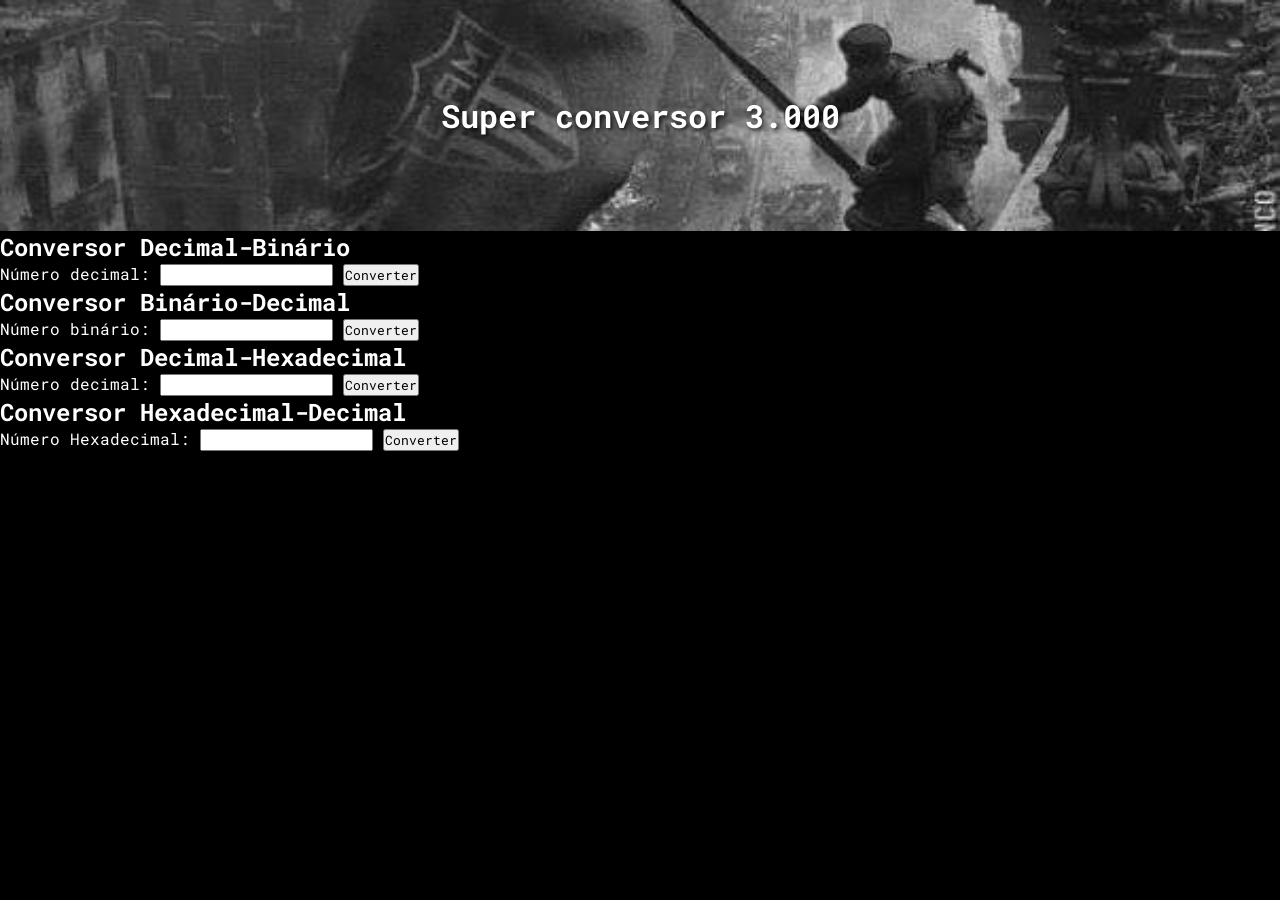
==== projeto-final-fundamentos/index.html @ 2d1c920a "Add files via upload" ====
<!DOCTYPE html>
<html lang="en">

<head>
    <meta charset="UTF-8">
    <meta name="viewport" content="width=device-width, initial-scale=1.0">
    <script src="js/script.js"></script>
    <link rel="preconnect" href="https://fonts.googleapis.com">
    <link rel="preconnect" href="https://fonts.gstatic.com" crossorigin>
    <link href="https://fonts.googleapis.com/css2?family=Roboto+Mono:wght@400;500&display=swap" rel="stylesheet">
    <link rel="stylesheet" href="css/style.css">
    <title>Conversor</title>
</head>

<body>
    <header>
        <h1>Super conversor 3.000</h1>
    </header>
    <main>
        <h2>Conversor Decimal-Binário</h2>
        <label for="decimal">Número decimal:</label>
        <input type="text" id="decimal">
        <button onclick="converterDecBin()">Converter</button>
        <p id="resultadoBinario"></p>
        <h2>Conversor Binário-Decimal</h2>
        <label for="binario">Número binário:</label>
        <input type="text" id="binario">
        <button onclick="converterBinDec()">Converter</button>
        <p id="resultadoDecimal"></p>
        <h2>Conversor Decimal-Hexadecimal</h2>
        <label for="decimal">Número decimal:</label>
        <input type="text" id="decimalHex">
        <button onclick="converterDecHex()">Converter</button>
        <p id="resultadoHexadecimal"></p>
        <h2>Conversor Hexadecimal-Decimal</h2>
        <label for="hexadecimal">Número Hexadecimal:</label>
        <input type="text" id="hexadecimalDec">
        <button onclick="converterHexDec()">Converter</button>
        <p id="resultadoDecimalHex"></p>
        <script>
            function converterBinDec() {
                var binario = document.getElementById("binario").value;
                var decimal = binarioParaDecimal(binario);
                document.getElementById("resultadoDecimal").textContent = "Decimal: " + decimal;
            }
            function converterDecBin() {
                var decimal = document.getElementById("decimal").value;
                var binario = decimalParaBinario(decimal);
                document.getElementById("resultadoBinario").textContent = "Dinário: " + binario;
            }
            function converterDecHex() {
                var decimal = document.getElementById("decimalHex").value;
                var hex = decimalParaHexadecimal(decimal);
                document.getElementById("resultadoHexadecimal").textContent = "Hexadecimal: " + hex;
            }
            function converterHexDec() {
                var hex = document.getElementById("hexadecimalDec").value;
                var decimal = hexadecimalParaDecimal(hex);
                document.getElementById("resultadoDecimalHex").textContent = "Decimal: " + decimal;
            }
        </script>
    </main>
</body>

</html>
---- projeto-final-fundamentos/css/style.css ----
*{
    margin: 0;
    padding: 0;
    box-sizing: border-box;
    font-family: 'Roboto Mono', monospace;
}
body{
    background-color: black;
    color: white;
}
h1{
    padding: 94px;
    text-align: center;
    background-image: url(../img/1688166809417.jpg);
    background-size: 100%;
    background-position-y: 50%;
    text-shadow: 2px 2px 4px rgba(0, 0, 0, 0.8);
}
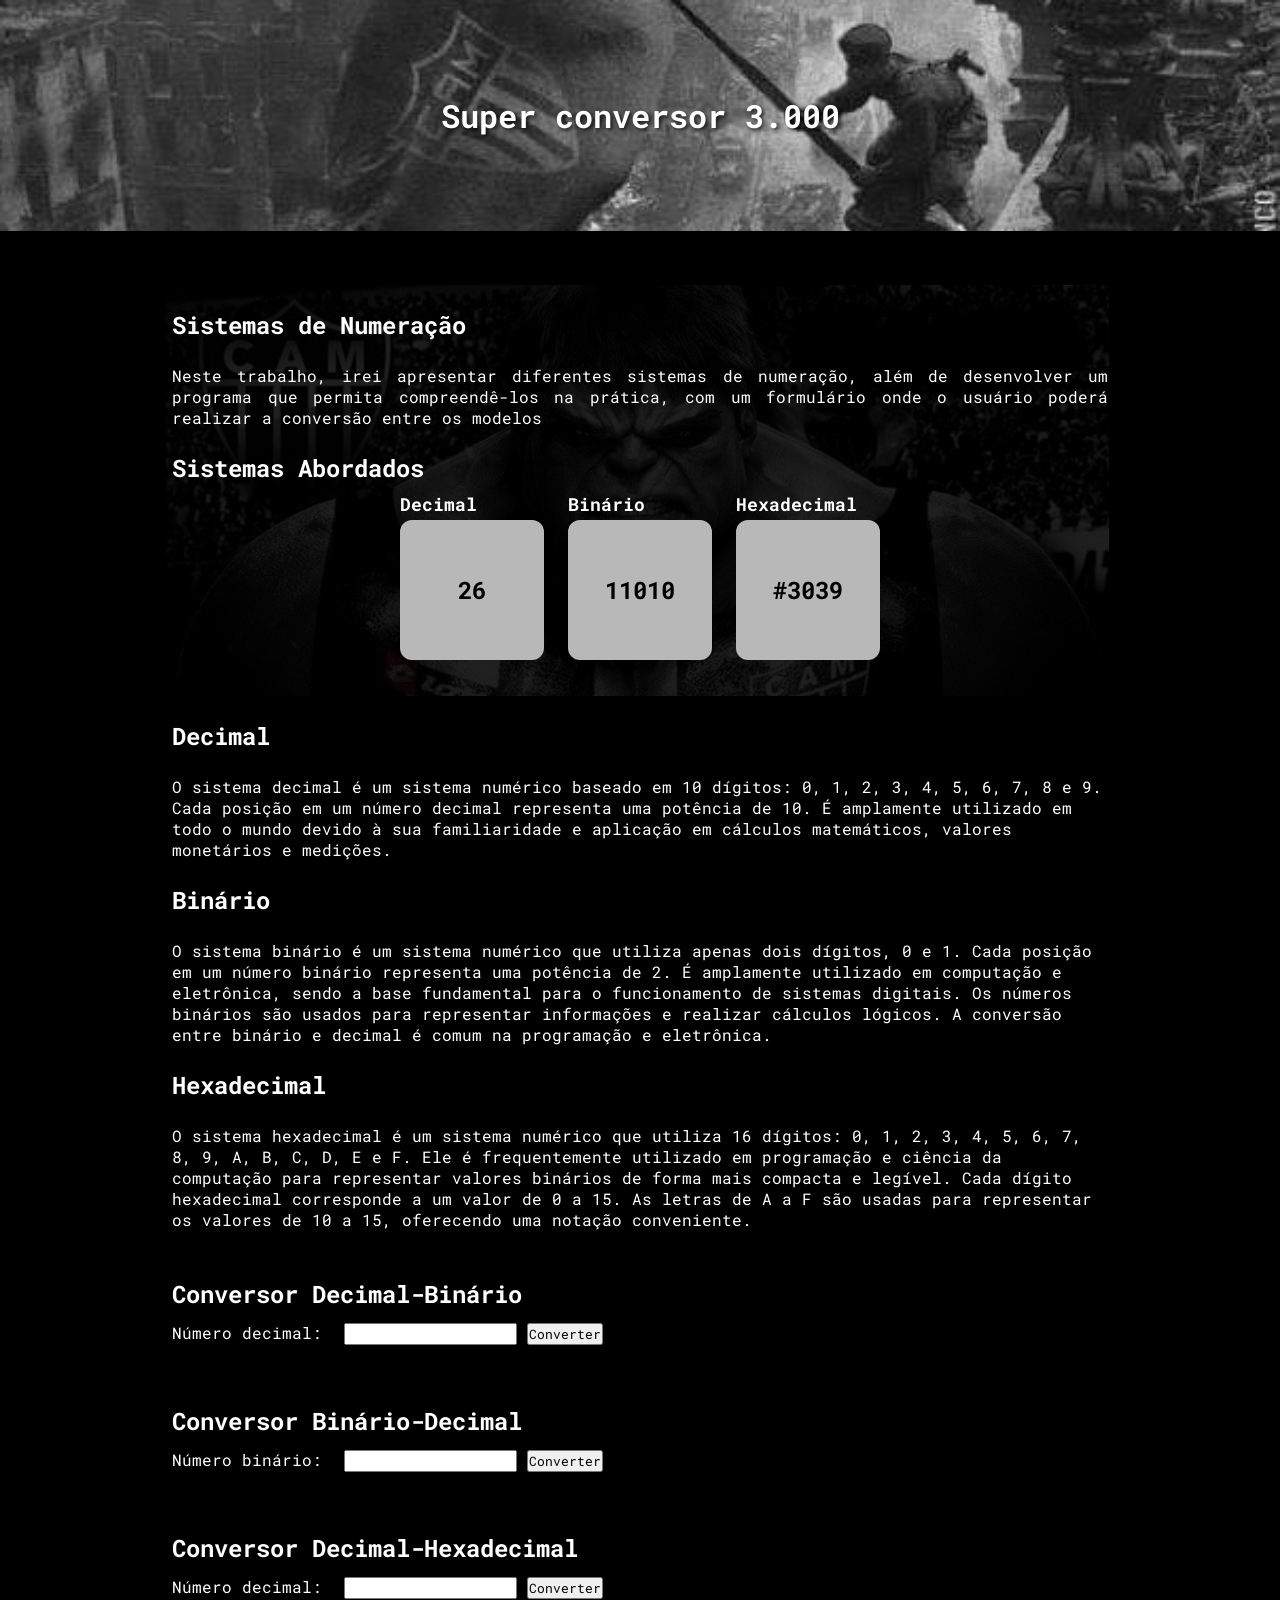
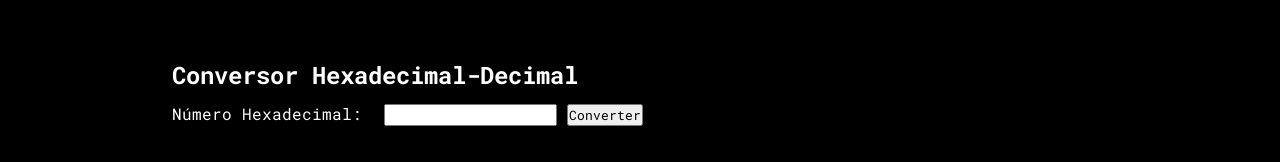
==== commit 17df01f7: "Update index.html" ====
--- a/projeto-final-fundamentos/index.html
+++ b/projeto-final-fundamentos/index.html
@@ -17,26 +17,68 @@
         <h1>Super conversor 3.000</h1>
     </header>
     <main>
-        <h2>Conversor Decimal-Binário</h2>
-        <label for="decimal">Número decimal:</label>
-        <input type="text" id="decimal">
-        <button onclick="converterDecBin()">Converter</button>
-        <p id="resultadoBinario"></p>
-        <h2>Conversor Binário-Decimal</h2>
-        <label for="binario">Número binário:</label>
-        <input type="text" id="binario">
-        <button onclick="converterBinDec()">Converter</button>
-        <p id="resultadoDecimal"></p>
-        <h2>Conversor Decimal-Hexadecimal</h2>
-        <label for="decimal">Número decimal:</label>
-        <input type="text" id="decimalHex">
-        <button onclick="converterDecHex()">Converter</button>
-        <p id="resultadoHexadecimal"></p>
-        <h2>Conversor Hexadecimal-Decimal</h2>
-        <label for="hexadecimal">Número Hexadecimal:</label>
-        <input type="text" id="hexadecimalDec">
-        <button onclick="converterHexDec()">Converter</button>
-        <p id="resultadoDecimalHex"></p>
+        <section class="apresentacao">
+            <div>
+                <h2>Sistemas de Numeração</h2>
+                <p>Neste trabalho, irei apresentar diferentes sistemas de numeração, além de desenvolver um programa que permita compreendê-los na prática, com um formulário onde o usuário poderá realizar a conversão entre os modelos</p>
+                <h2>Sistemas Abordados</h2>
+                <div class="box">
+                    <div>
+                        <h4 class="nome-sist">Decimal</h4>
+                        <h4>26</h4>
+                    </div>
+                    <div>
+                        <h4 class="nome-sist">Binário</h4>
+                        <h4>11010</h4>
+                    </div>
+                    <div>
+                        <h4 class="nome-sist">Hexadecimal</h4>
+                        <h4>#3039</h4>
+                    </div>
+                </div>
+            </div>
+        </section>
+        <section class="sistemas">
+            <h2>Decimal</h2>
+            <p>O sistema decimal é um sistema numérico baseado em 10 dígitos: 0, 1, 2, 3, 4, 5, 6, 7, 8 e 9. Cada posição em um número decimal representa uma potência de 10. É amplamente utilizado em todo o mundo devido à sua familiaridade e aplicação em cálculos matemáticos, valores monetários e medições.</p>
+
+            <h2>Binário</h2>
+            <p>O sistema binário é um sistema numérico que utiliza apenas dois dígitos, 0 e 1. Cada posição em um número binário representa uma potência de 2. É amplamente utilizado em computação e eletrônica, sendo a base fundamental para o funcionamento de sistemas digitais. Os números binários são usados para representar informações e realizar cálculos lógicos. A conversão entre binário e decimal é comum na programação e eletrônica.</p>
+
+            <h2>Hexadecimal</h2>
+            <p>O sistema hexadecimal é um sistema numérico que utiliza 16 dígitos: 0, 1, 2, 3, 4, 5, 6, 7, 8, 9, A, B, C, D, E e F. Ele é frequentemente utilizado em programação e ciência da computação para representar valores binários de forma mais compacta e legível. Cada dígito hexadecimal corresponde a um valor de 0 a 15. As letras de A a F são usadas para representar os valores de 10 a 15, oferecendo uma notação conveniente.</p>
+        </section>
+        <section class="dec-bin">
+                <h2>Conversor Decimal-Binário</h2>
+                <label for="decimal">Número decimal:</label>
+                <input type="text" id="decimal">
+                <button onclick="converterDecBin()">Converter</button>
+                <p id="resultadoBinario"></p>
+        </section>
+
+        <section class="bin-dec">
+            <h2>Conversor Binário-Decimal</h2>
+            <label for="binario">Número binário:</label>
+            <input type="text" id="binario">
+            <button onclick="converterBinDec()">Converter</button>
+            <p id="resultadoDecimal"></p>
+        </section>
+        
+        <section class="dec-hex">
+            <h2>Conversor Decimal-Hexadecimal</h2>
+            <label for="decimal">Número decimal:</label>
+            <input type="text" id="decimalHex">
+            <button onclick="converterDecHex()">Converter</button>
+            <p id="resultadoHexadecimal"></p>
+        </section>
+        
+        <section class="hex-dec">
+            <h2>Conversor Hexadecimal-Decimal</h2>
+            <label for="hexadecimal">Número Hexadecimal:</label>
+            <input type="text" id="hexadecimalDec">
+            <button onclick="converterHexDec()">Converter</button>
+            <p id="resultadoDecimalHex"></p>
+        </section>
         <script>
             function converterBinDec() {
                 var binario = document.getElementById("binario").value;
@@ -62,4 +104,4 @@
     </main>
 </body>
 
-</html>+</html>
--- a/projeto-final-fundamentos/css/style.css
+++ b/projeto-final-fundamentos/css/style.css
@@ -15,4 +15,52 @@
     background-size: 100%;
     background-position-y: 50%;
     text-shadow: 2px 2px 4px rgba(0, 0, 0, 0.8);
-}+}
+section{
+    width: 75%;
+    margin: auto;
+    padding: 12px 0;
+}
+h2, p, label{
+    padding: 12px;
+}
+.sistemas{
+    background-image: url(../img/20200212225011898612u.jpg);
+    background-size: 100%;
+    background-position-y: 25%;
+}
+.apresentacao{
+    margin-top: 54px;
+    text-align: justify;
+    background-color: rgb(77, 77, 77);
+    background-image: url(../img/1688166809427.jpg);
+    background-size: 100%;
+    background-position-y: 25%;
+}
+.box{
+    width: 50%;
+    margin: auto;
+    display: flex;
+    flex-direction: row;
+    gap: 24px;
+    padding: 24px 0;
+}
+.box div{
+    width: 33.3%;
+    height: 140px;
+    background-color: rgb(184, 184, 184);
+    border-radius: 12px;
+    color: black;
+    text-align: center;
+    font-size: 24px;
+}
+h4{
+    padding: 10px 0;
+}
+.nome-sist{
+    font-size: 18px;
+    text-align: left;
+    position: relative;
+    top: -38px;
+    color: white;
+}
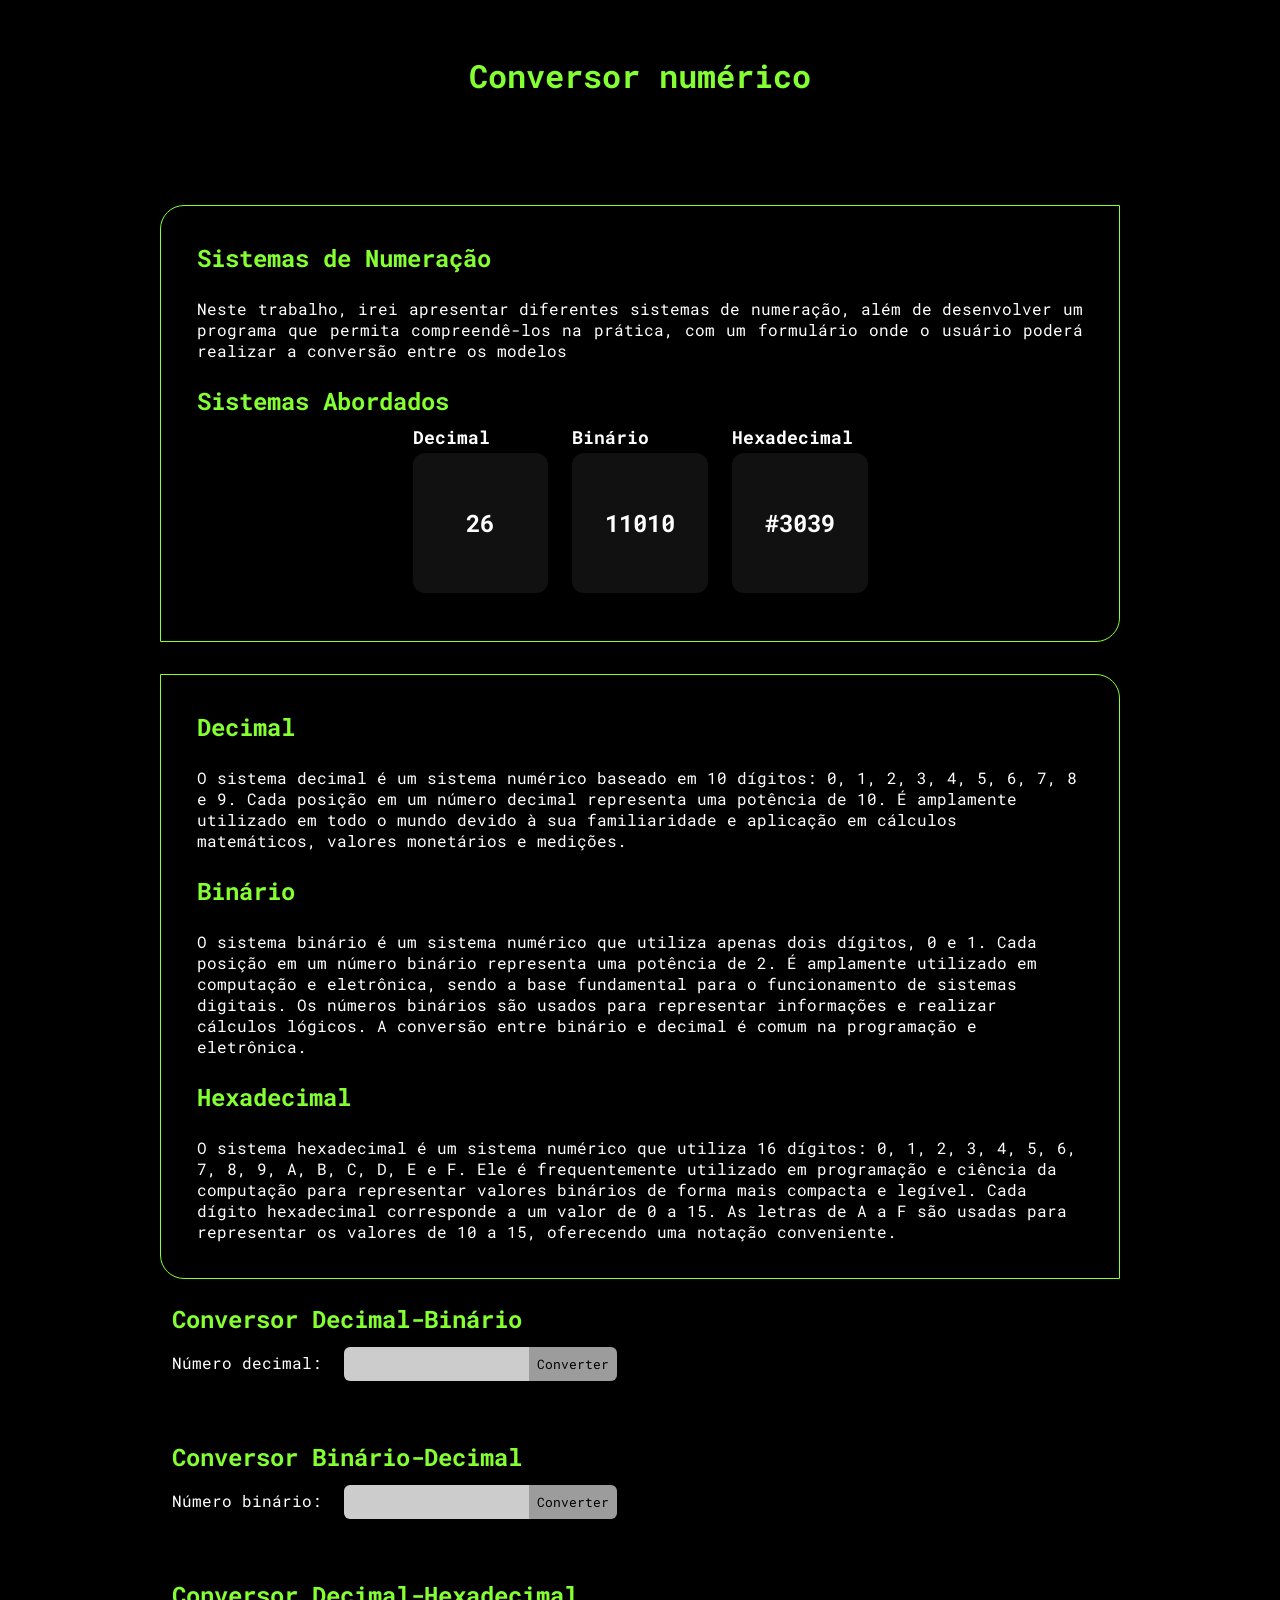
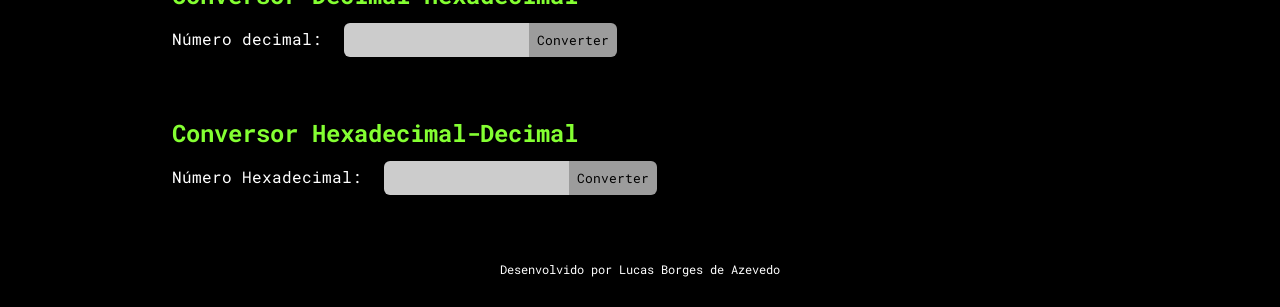
==== commit 935582e4: "Add files via upload" ====
--- a/projeto-final-fundamentos/index.html
+++ b/projeto-final-fundamentos/index.html
@@ -14,7 +14,7 @@
 
 <body>
     <header>
-        <h1>Super conversor 3.000</h1>
+        <h1>Conversor numérico</h1>
     </header>
     <main>
         <section class="apresentacao">
@@ -102,6 +102,9 @@
             }
         </script>
     </main>
+    <footer>
+        <p>Desenvolvido por Lucas Borges de Azevedo</p>
+    </footer>
 </body>
 
-</html>
+</html>
--- a/projeto-final-fundamentos/css/style.css
+++ b/projeto-final-fundamentos/css/style.css
@@ -9,12 +9,13 @@
     color: white;
 }
 h1{
-    padding: 94px;
+    padding: 54px;
     text-align: center;
-    background-image: url(../img/1688166809417.jpg);
-    background-size: 100%;
-    background-position-y: 50%;
+    color: #84ff32;
     text-shadow: 2px 2px 4px rgba(0, 0, 0, 0.8);
+}
+h2{
+    color: #84ff32;
 }
 section{
     width: 75%;
@@ -24,18 +25,18 @@
 h2, p, label{
     padding: 12px;
 }
-.sistemas{
-    background-image: url(../img/20200212225011898612u.jpg);
-    background-size: 100%;
-    background-position-y: 25%;
-}
 .apresentacao{
     margin-top: 54px;
     text-align: justify;
-    background-color: rgb(77, 77, 77);
-    background-image: url(../img/1688166809427.jpg);
-    background-size: 100%;
-    background-position-y: 25%;
+    padding: 24px;
+    border: 1px solid #84ff32;
+    border-radius: 24px 0 24px 0;
+}
+.sistemas{
+    margin-top: 32px;
+    padding: 24px;
+    border: 1px solid #84ff32;
+    border-radius: 0 24px 0 24px;
 }
 .box{
     width: 50%;
@@ -48,9 +49,9 @@
 .box div{
     width: 33.3%;
     height: 140px;
-    background-color: rgb(184, 184, 184);
+    background-color: rgb(17, 17, 17);
     border-radius: 12px;
-    color: black;
+    color: white;
     text-align: center;
     font-size: 24px;
 }
@@ -64,3 +65,29 @@
     top: -38px;
     color: white;
 }
+#decimal, #binario, #decimalHex, #hexadecimalDec{
+    background-color: rgb(204, 204, 204);
+    color: black;
+    padding: 8px;
+    outline: none;
+    border: none;
+    border-radius: 6px 0 0 6px;
+}
+button{
+    padding: 8px;
+    outline: none;
+    border: none;
+    border-radius: 0 6px 6px 0;
+    background-color: #9c9c9c;
+    translate: -10px;
+    transition: all 0.2s ease-in-out;
+}
+button:hover{
+    background-color: #b3b3b3;
+    cursor: pointer;
+}
+footer{
+    text-align: center;
+    font-size: 12px;
+    padding: 18px;
+}
